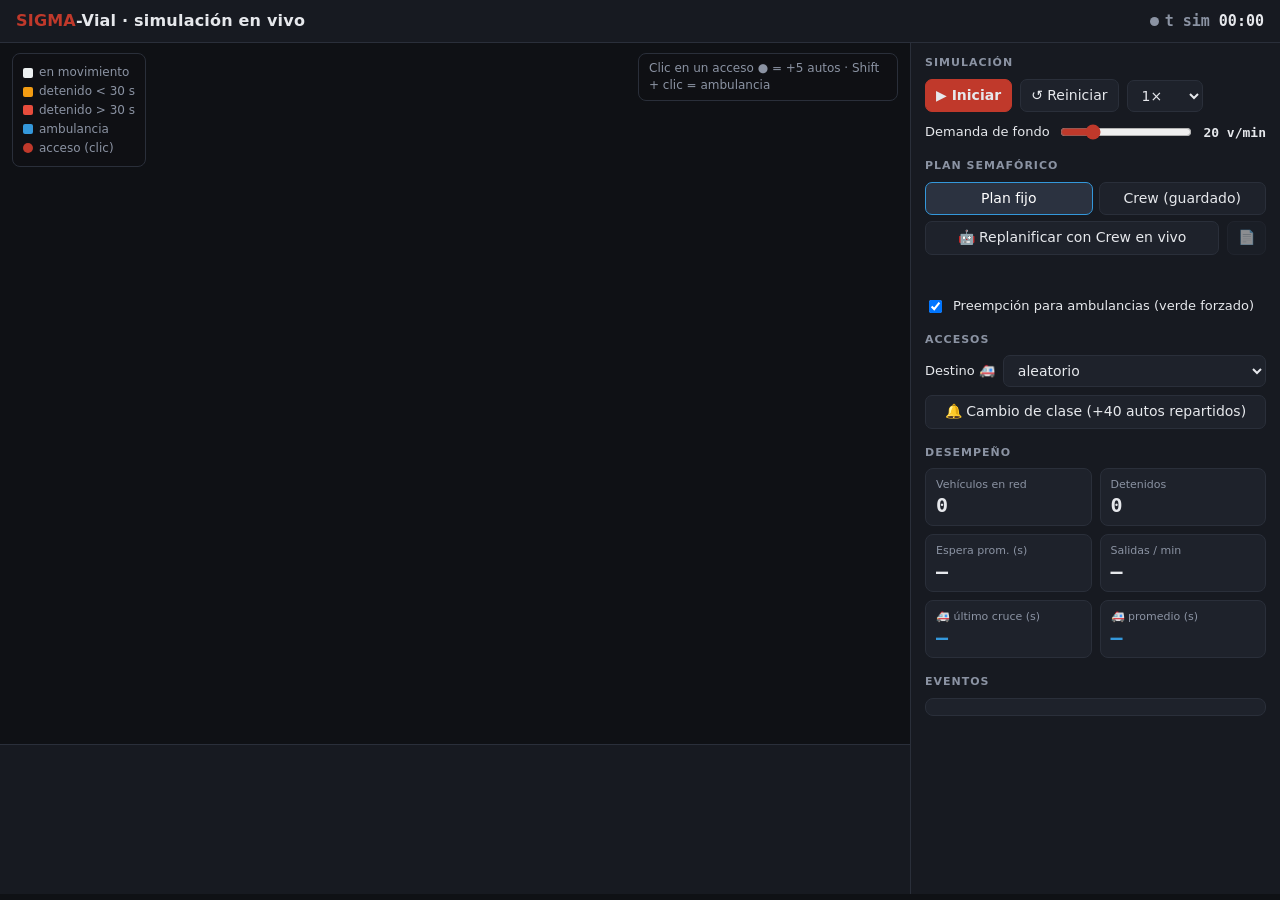
==== app/static/index.html @ 533d1289 "2nd" ====
<!doctype html>
<html lang="es">
<head>
<meta charset="utf-8">
<meta name="viewport" content="width=device-width, initial-scale=1">
<title>SIGMA-Vial en vivo</title>
<style>
:root{
  --bg:#0f1115;--panel:#171a21;--panel2:#1e222b;--line:#2a2f3a;--txt:#e6e8ec;--mut:#8b93a3;
  --verde:#2ecc71;--ambar:#f1c40f;--rojo:#e74c3c;--azul:#3498db;--acento:#c0392b;--calle:#3a3f4b;
}
*{box-sizing:border-box}
html,body{margin:0;height:100%;background:var(--bg);color:var(--txt);font:14px/1.4 system-ui,-apple-system,"Segoe UI",Roboto,sans-serif}
header{display:flex;align-items:center;gap:14px;padding:10px 16px;border-bottom:1px solid var(--line);background:var(--panel)}
header h1{font-size:16px;margin:0;font-weight:650;letter-spacing:.2px}
header h1 b{color:var(--acento)}
.reloj{font:600 15px ui-monospace,Consolas,monospace;margin-left:auto;color:var(--mut)}
.reloj span{color:var(--txt)}
.punto{width:9px;height:9px;border-radius:50%;background:var(--mut);display:inline-block;margin-right:6px}
.punto.on{background:var(--verde);box-shadow:0 0 8px var(--verde)}
main{display:grid;grid-template-columns:minmax(0,1fr) 370px;height:calc(100% - 49px)}
#zonaMapa{position:relative;display:grid;grid-template-rows:minmax(0,1fr) 150px;min-height:0}
#mapa{width:100%;height:100%;display:block;cursor:crosshair}
.leyenda{position:absolute;left:12px;top:10px;background:#0f1115cc;border:1px solid var(--line);border-radius:8px;padding:8px 10px;font-size:12px;color:var(--mut)}
.leyenda div{display:flex;align-items:center;gap:6px;margin:2px 0}
.leyenda i{width:10px;height:10px;border-radius:2px;display:inline-block}
.ayuda{position:absolute;right:12px;top:10px;font-size:12px;color:var(--mut);background:#0f1115cc;padding:6px 10px;border-radius:8px;border:1px solid var(--line);max-width:260px}
#grafica{width:100%;height:150px;display:block;border-top:1px solid var(--line);background:var(--panel)}
aside{background:var(--panel);border-left:1px solid var(--line);overflow-y:auto;padding:12px 14px 30px}
section{margin-bottom:16px}
h2{font-size:11px;text-transform:uppercase;letter-spacing:1px;color:var(--mut);margin:0 0 8px;font-weight:600}
.fila{display:flex;gap:8px;align-items:center;flex-wrap:wrap}
button,select{font:inherit;color:var(--txt);background:var(--panel2);border:1px solid var(--line);border-radius:7px;padding:6px 10px;cursor:pointer}
button:hover{border-color:#4a5262}
button.prim{background:var(--acento);border-color:var(--acento);font-weight:600}
button.sel{background:#2b3240;border-color:var(--azul);color:#fff}
button:disabled{opacity:.5;cursor:wait}
input[type=range]{flex:1;accent-color:var(--acento)}
.val{font:600 13px ui-monospace,Consolas,monospace;min-width:64px;text-align:right}
.seg{display:grid;grid-template-columns:1fr 1fr;gap:6px}
.verdes{margin-top:8px;font:12px ui-monospace,Consolas,monospace;color:var(--mut);display:grid;grid-template-columns:auto 1fr;gap:2px 10px}
.verdes b{color:var(--txt);font-weight:600}
.verdes .pre{color:var(--azul)}
.crewmsg{margin-top:8px;font-size:12px;color:var(--mut);min-height:16px}
.crewmsg.err{color:#ff8a7a}.crewmsg.ok{color:var(--verde)}
.acc{display:grid;grid-template-columns:1fr auto auto auto;gap:6px;align-items:center;padding:6px 0;border-bottom:1px solid var(--line)}
.acc:last-child{border-bottom:0}
.acc span{font-size:13px}
.acc button{padding:4px 8px;font-size:13px}
.kpis{display:grid;grid-template-columns:1fr 1fr;gap:8px}
.kpi{background:var(--panel2);border:1px solid var(--line);border-radius:8px;padding:8px 10px}
.kpi small{display:block;color:var(--mut);font-size:11px}
.kpi strong{font:650 20px ui-monospace,Consolas,monospace}
.kpi.amb strong{color:var(--azul)}
#log{font:12px ui-monospace,Consolas,monospace;color:var(--mut);background:var(--panel2);border:1px solid var(--line);border-radius:8px;padding:8px;max-height:180px;overflow-y:auto;white-space:pre-wrap}
label.chk{display:flex;gap:8px;align-items:center;cursor:pointer;font-size:13px}
dialog{background:var(--panel);color:var(--txt);border:1px solid var(--line);border-radius:10px;max-width:640px;width:92vw}
dialog pre{white-space:pre-wrap;font:13px/1.5 system-ui,sans-serif;max-height:65vh;overflow:auto}
@media (max-width:900px){
  header h1{font-size:14px} .ayuda{display:none}
  main{grid-template-columns:1fr;height:auto}
  #zonaMapa{height:75vh}
  aside{border-left:0;border-top:1px solid var(--line)}
}
</style>
</head>
<body>
<header>
  <h1><b>SIGMA</b>-Vial · simulación en vivo</h1>
  <div class="reloj"><i class="punto" id="punto"></i>t sim <span id="reloj">00:00</span></div>
</header>
<main>
  <div id="zonaMapa">
    <canvas id="mapa"></canvas>
    <div class="leyenda">
      <div><i style="background:#ecf0f1"></i>en movimiento</div>
      <div><i style="background:#f39c12"></i>detenido &lt; 30 s</div>
      <div><i style="background:var(--rojo)"></i>detenido &gt; 30 s</div>
      <div><i style="background:var(--azul)"></i>ambulancia</div>
      <div><i style="background:#c0392b;border-radius:50%"></i>acceso (clic)</div>
    </div>
    <div class="ayuda">Clic en un acceso ● = +5 autos · Shift + clic = ambulancia</div>
    <canvas id="grafica"></canvas>
  </div>
  <aside>
    <section>
      <h2>Simulación</h2>
      <div class="fila">
        <button class="prim" id="btnPlay">▶ Iniciar</button>
        <button id="btnReset">↺ Reiniciar</button>
        <select id="vel" title="velocidad">
          <option value="0.5">0.5×</option><option value="1" selected>1×</option><option value="2">2×</option>
          <option value="5">5×</option><option value="10">10×</option><option value="20">20×</option>
        </select>
      </div>
      <div class="fila" style="margin-top:10px">
        <span style="font-size:13px">Demanda de fondo</span>
        <input type="range" id="dem" min="0" max="90" step="5" value="20">
        <span class="val" id="demVal">20 v/min</span>
      </div>
    </section>

    <section>
      <h2>Plan semafórico</h2>
      <div class="seg">
        <button data-plan="fijo" class="sel">Plan fijo</button>
        <button data-plan="crew_guardado">Crew (guardado)</button>
      </div>
      <div class="fila" style="margin-top:6px">
        <button id="btnCrew" style="flex:1">🤖 Replanificar con Crew en vivo</button>
        <button id="btnRep" title="ver reporte del Crew" disabled>📄</button>
      </div>
      <div class="crewmsg" id="crewMsg"></div>
      <div class="verdes" id="verdes"></div>
      <label class="chk" style="margin-top:10px"><input type="checkbox" id="pre" checked> Preempción para ambulancias (verde forzado)</label>
    </section>

    <section>
      <h2>Accesos</h2>
      <div id="accesos"></div>
      <div class="fila" style="margin-top:8px">
        <span style="font-size:13px">Destino 🚑</span>
        <select id="destino" style="flex:1"><option value="">aleatorio</option></select>
      </div>
      <button style="width:100%;margin-top:8px" id="btnRafaga">🔔 Cambio de clase (+40 autos repartidos)</button>
    </section>

    <section>
      <h2>Desempeño</h2>
      <div class="kpis">
        <div class="kpi"><small>Vehículos en red</small><strong id="kRed">0</strong></div>
        <div class="kpi"><small>Detenidos</small><strong id="kDet">0</strong></div>
        <div class="kpi"><small>Espera prom. (s)</small><strong id="kEsp">–</strong></div>
        <div class="kpi"><small>Salidas / min</small><strong id="kSal">–</strong></div>
        <div class="kpi amb"><small>🚑 último cruce (s)</small><strong id="kAmb">–</strong></div>
        <div class="kpi amb"><small>🚑 promedio (s)</small><strong id="kAmbP">–</strong></div>
      </div>
    </section>

    <section>
      <h2>Eventos</h2>
      <div id="log"></div>
    </section>
  </aside>
</main>
<dialog id="dlg"><h3 style="margin-top:0">Reporte del Crew</h3><pre id="rep"></pre><form method="dialog"><button>Cerrar</button></form></dialog>

<script>
const $ = id => document.getElementById(id);
const api = (accion, extra = {}) => fetch("api/cmd", {method: "POST", headers: {"Content-Type": "application/json"},
                                     body: JSON.stringify({accion, ...extra})});
let RED = null, EST = null, accPx = {};
const cv = $("mapa"), cx = cv.getContext("2d"), gv = $("grafica"), gx = gv.getContext("2d");

function ajustar(c){ const r = c.getBoundingClientRect(), d = devicePixelRatio || 1;
  c.width = r.width * d; c.height = r.height * d; c.getContext("2d").setTransform(d, 0, 0, d, 0, 0); return r; }

function transf(){
  const r = cv.getBoundingClientRect(), [x0, y0, x1, y1] = RED.bbox, pad = 34;
  const s = Math.min((r.width - 2*pad) / (x1 - x0), (r.height - 2*pad) / (y1 - y0));
  const ox = (r.width - s*(x1 - x0)) / 2, oy = (r.height - s*(y1 - y0)) / 2;
  return {s, X: x => ox + (x - x0)*s, Y: y => r.height - oy - (y - y0)*s};
}

function dibujar(){
  if (!RED) return;
  const r = ajustar(cv), T = transf();
  cx.fillStyle = "#0f1115"; cx.fillRect(0, 0, r.width, r.height);
  cx.lineCap = "round"; cx.lineJoin = "round";
  cx.strokeStyle = "#3a3f4b"; cx.lineWidth = Math.max(4, 3.4*T.s);
  for (const c of RED.calles){ cx.beginPath(); c.forEach(([x, y], i) => i ? cx.lineTo(T.X(x), T.Y(y)) : cx.moveTo(T.X(x), T.Y(y))); cx.stroke(); }
  cx.fillStyle = "#3a3f4b";
  for (const n of RED.nodos){ cx.beginPath(); n.forEach(([x, y], i) => i ? cx.lineTo(T.X(x), T.Y(y)) : cx.moveTo(T.X(x), T.Y(y))); cx.closePath(); cx.fill(); }
  // accesos
  accPx = {};
  for (const [k, a] of Object.entries(RED.accesos)){
    const X = T.X(a.x), Y = T.Y(a.y); accPx[k] = [X, Y];
    cx.fillStyle = "#c0392b"; cx.beginPath(); cx.arc(X, Y, 7, 0, 7); cx.fill();
    cx.strokeStyle = "#fff6"; cx.lineWidth = 1.5; cx.stroke();
  }
  // intersecciones
  const pre = new Set(EST ? EST.preempcion_activa : []);
  cx.font = "bold 12px system-ui";
  for (const [k, n] of Object.entries(RED.intersecciones)){
    cx.fillStyle = pre.has(k) ? "#3498db" : "#7fb3e6"; cx.fillText(k + (pre.has(k) ? " 🚑" : ""), T.X(n.x) + 10, T.Y(n.y) + 16);
  }
  if (!EST) return;
  // semáforos
  const L = Math.max(3, 2.2*T.s);
  for (const [x, y, c] of EST.luces){ cx.fillStyle = c; cx.fillRect(T.X(x) - L/2, T.Y(y) - L/2, L, L); }
  // vehículos
  const col = ["#ecf0f1", "#f39c12", "#e74c3c", "#3498db"];
  const lw = Math.max(3, 1.8*T.s), ll = Math.max(6, 4.5*T.s);
  const orden = [...EST.vehiculos].sort((a, b) => (a[3] === 3) - (b[3] === 3));
  for (const [x, y, ang, tipo] of orden){
    cx.save(); cx.translate(T.X(x), T.Y(y)); cx.rotate(ang*Math.PI/180);
    if (tipo === 3){ cx.shadowColor = "#3498db"; cx.shadowBlur = 12; cx.fillStyle = (Date.now() / 250 | 0) % 2 ? "#3498db" : "#e8f4ff";
      cx.fillRect(-lw, -ll*0.8, lw*2, ll*1.6); cx.shadowBlur = 0;
      cx.strokeStyle = "#fff"; cx.lineWidth = 1.5; cx.strokeRect(-lw, -ll*0.8, lw*2, ll*1.6); }
    else { cx.fillStyle = col[tipo]; cx.fillRect(-lw/2, -ll/2, lw, ll); }
    cx.restore();
  }
}

function grafica(){
  const r = ajustar(gv); gx.fillStyle = "#171a21"; gx.fillRect(0, 0, r.width, r.height);
  const h = (EST && EST.hist) || [];
  gx.fillStyle = "#8b93a3"; gx.font = "11px system-ui";
  gx.fillText("Vehículos en red", 12, 16); gx.fillStyle = "#e74c3c"; gx.fillText("■ detenidos", 112, 16);
  if (h.length < 2) return;
  const pl = 34, pr = 12, pt = 24, pb = 20, W = r.width - pl - pr, H = r.height - pt - pb;
  const mx = Math.max(10, ...h.map(p => p[1])) * 1.1, t0 = h[0][0], t1 = h[h.length - 1][0];
  const X = t => pl + (t - t0) / Math.max(1, t1 - t0) * W, Y = v => pt + H - v / mx * H;
  gx.strokeStyle = "#2a2f3a"; gx.lineWidth = 1; gx.fillStyle = "#8b93a3";
  for (let i = 0; i <= 3; i++){ const v = Math.round(mx / 3 * i); gx.beginPath(); gx.moveTo(pl, Y(v)); gx.lineTo(pl + W, Y(v)); gx.stroke(); gx.fillText(v, 6, Y(v) + 4); }
  const linea = (idx, c) => { gx.strokeStyle = c; gx.lineWidth = 2; gx.beginPath(); h.forEach((p, i) => i ? gx.lineTo(X(p[0]), Y(p[idx])) : gx.moveTo(X(p[0]), Y(p[idx]))); gx.stroke(); };
  linea(1, "#ecf0f1"); linea(2, "#e74c3c");
  const f = t => `${String(Math.floor(t/60)).padStart(2, "0")}:${String(Math.floor(t%60)).padStart(2, "0")}`;
  gx.fillText(f(t0), pl, r.height - 5); gx.textAlign = "right"; gx.fillText(f(t1), pl + W, r.height - 5); gx.textAlign = "left";
}

function panel(){
  const e = EST, m = e.metricas;
  $("reloj").textContent = `${String(Math.floor(e.t/60)).padStart(2, "0")}:${String(Math.floor(e.t%60)).padStart(2, "0")}`;
  $("punto").classList.toggle("on", e.corriendo);
  $("btnPlay").textContent = e.corriendo ? "⏸ Pausa" : "▶ Iniciar";
  $("kRed").textContent = m.en_red; $("kDet").textContent = m.detenidos;
  $("kEsp").textContent = m.completados ? m.espera_prom_s : "–"; $("kSal").textContent = m.salidas_min || "–";
  $("kAmb").textContent = m.amb_ultimo_s != null ? Math.round(m.amb_ultimo_s) : "–";
  $("kAmbP").textContent = m.amb_prom_s ?? "–";
  document.querySelectorAll("[data-plan]").forEach(b => b.classList.toggle("sel", b.dataset.plan === e.plan.nombre));
  $("btnCrew").classList.toggle("sel", e.plan.nombre === "crew_vivo");
  const pre = new Set(e.preempcion_activa);
  $("verdes").innerHTML = Object.entries(e.plan.verdes).map(([k, v]) =>
     `<b class="${pre.has(k) ? "pre" : ""}">${k}</b><span>verdes ${v.join(" / ")} s${pre.has(k) ? " · preempción 🚑" : ""}</span>`).join("");
  const c = e.crew, msg = $("crewMsg");
  msg.textContent = c.estado === "deliberando" ? "⏳ " + c.mensaje : c.mensaje || "";
  msg.className = "crewmsg " + (c.estado === "error" ? "err" : c.estado === "listo" ? "ok" : "");
  $("btnCrew").disabled = c.estado === "deliberando";
  $("btnRep").disabled = !c.reporte; $("rep").textContent = c.reporte || "";
  $("log").textContent = e.log.join("\n");
}

async function sondear(){
  try { const r = await fetch("api/estado"); EST = await r.json(); if (EST.t !== undefined){ panel(); } } catch (_) {}
  setTimeout(sondear, 100);
}
function animar(){ dibujar(); grafica(); requestAnimationFrame(animar); }

async function init(){
  RED = await (await fetch("api/red")).json();
  const cont = $("accesos");
  for (const [k, a] of Object.entries(RED.accesos)){
    const d = document.createElement("div"); d.className = "acc";
    d.innerHTML = `<span>${a.nombre}</span><button data-n="1">+1</button><button data-n="10">+10</button><button data-amb>🚑</button>`;
    d.querySelectorAll("[data-n]").forEach(b => b.onclick = () => api("autos", {acceso: k, n: +b.dataset.n}));
    d.querySelector("[data-amb]").onclick = () => api("ambulancia", {acceso: k, destino: $("destino").value});
    cont.appendChild(d);
  }
  for (const [k, n] of Object.entries(RED.salidas)) $("destino").add(new Option(n, k));
  sondear(); animar();
}

$("btnPlay").onclick = () => api("toggle");
$("btnReset").onclick = () => api("reiniciar");
$("vel").onchange = e => api("velocidad", {valor: +e.target.value});
$("dem").oninput = e => { $("demVal").textContent = e.target.value + " v/min"; };
$("dem").onchange = e => api("demanda", {valor: +e.target.value});
$("pre").onchange = e => api("preempcion", {valor: e.target.checked});
document.querySelectorAll("[data-plan]").forEach(b => b.onclick = () => api("plan", {nombre: b.dataset.plan}));
$("btnCrew").onclick = () => api("crew");
$("btnRep").onclick = () => $("dlg").showModal();
$("btnRafaga").onclick = () => api("rafaga", {n: 40});
cv.addEventListener("click", ev => {
  const r = cv.getBoundingClientRect(), x = ev.clientX - r.left, y = ev.clientY - r.top;
  for (const [k, [X, Y]] of Object.entries(accPx)){
    if (Math.hypot(x - X, y - Y) < 16){
      ev.shiftKey ? api("ambulancia", {acceso: k, destino: $("destino").value}) : api("autos", {acceso: k, n: 5});
      return;
    }
  }
});
init();
</script>
</body>
</html>
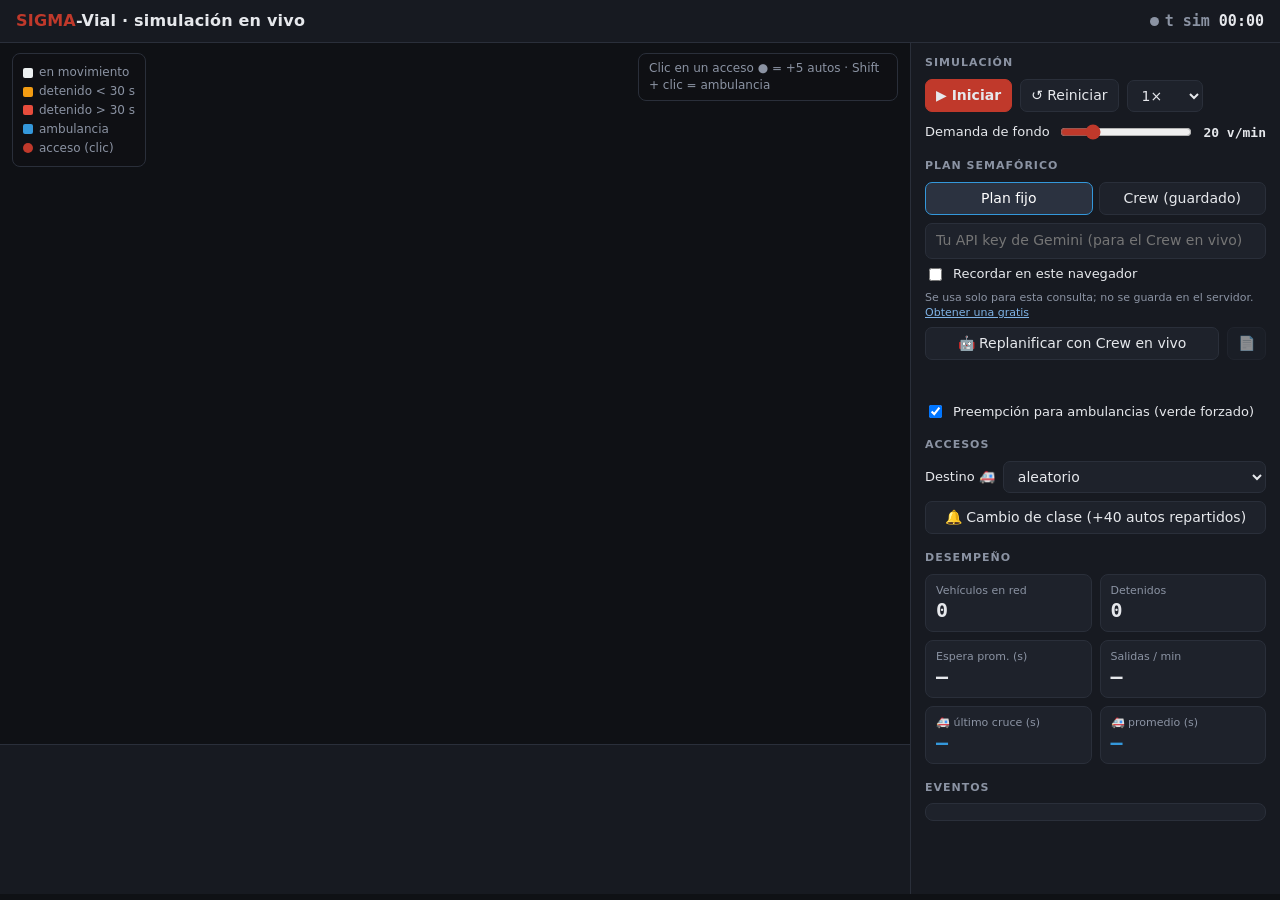
==== commit f47116cf: "." ====
--- a/app/static/index.html
+++ b/app/static/index.html
@@ -54,6 +54,11 @@
 .kpi.amb strong{color:var(--azul)}
 #log{font:12px ui-monospace,Consolas,monospace;color:var(--mut);background:var(--panel2);border:1px solid var(--line);border-radius:8px;padding:8px;max-height:180px;overflow-y:auto;white-space:pre-wrap}
 label.chk{display:flex;gap:8px;align-items:center;cursor:pointer;font-size:13px}
+.llave{margin-top:8px;display:grid;gap:6px}
+.llave input[type=password]{font:inherit;color:var(--txt);background:var(--panel2);border:1px solid var(--line);border-radius:7px;padding:7px 10px;width:100%}
+.llave input[type=password]:focus{outline:none;border-color:var(--azul)}
+.llave small{color:var(--mut);font-size:11px}.llave a{color:#7fb3e6}
+.llave input.falta{border-color:var(--rojo)}
 dialog{background:var(--panel);color:var(--txt);border:1px solid var(--line);border-radius:10px;max-width:640px;width:92vw}
 dialog pre{white-space:pre-wrap;font:13px/1.5 system-ui,sans-serif;max-height:65vh;overflow:auto}
 @media (max-width:900px){
@@ -106,6 +111,11 @@
         <button data-plan="fijo" class="sel">Plan fijo</button>
         <button data-plan="crew_guardado">Crew (guardado)</button>
       </div>
+      <div class="llave">
+        <input type="password" id="apiKey" placeholder="Tu API key de Gemini (para el Crew en vivo)" autocomplete="off">
+        <label class="chk"><input type="checkbox" id="recordar"> Recordar en este navegador</label>
+        <small>Se usa solo para esta consulta; no se guarda en el servidor. <a href="https://aistudio.google.com/apikey" target="_blank" rel="noopener">Obtener una gratis</a></small>
+      </div>
       <div class="fila" style="margin-top:6px">
         <button id="btnCrew" style="flex:1">🤖 Replanificar con Crew en vivo</button>
         <button id="btnRep" title="ver reporte del Crew" disabled>📄</button>
@@ -149,7 +159,7 @@
 const $ = id => document.getElementById(id);
 const api = (accion, extra = {}) => fetch("api/cmd", {method: "POST", headers: {"Content-Type": "application/json"},
                                      body: JSON.stringify({accion, ...extra})});
-let RED = null, EST = null, accPx = {};
+let RED = null, EST = null, accPx = {}, avisoLocal = "";
 const cv = $("mapa"), cx = cv.getContext("2d"), gv = $("grafica"), gx = gv.getContext("2d");
 
 function ajustar(c){ const r = c.getBoundingClientRect(), d = devicePixelRatio || 1;
@@ -234,8 +244,11 @@
   $("verdes").innerHTML = Object.entries(e.plan.verdes).map(([k, v]) =>
      `<b class="${pre.has(k) ? "pre" : ""}">${k}</b><span>verdes ${v.join(" / ")} s${pre.has(k) ? " · preempción 🚑" : ""}</span>`).join("");
   const c = e.crew, msg = $("crewMsg");
-  msg.textContent = c.estado === "deliberando" ? "⏳ " + c.mensaje : c.mensaje || "";
-  msg.className = "crewmsg " + (c.estado === "error" ? "err" : c.estado === "listo" ? "ok" : "");
+  if (avisoLocal){ msg.textContent = avisoLocal; msg.className = "crewmsg err"; }
+  else {
+    msg.textContent = c.estado === "deliberando" ? "⏳ " + c.mensaje : c.mensaje || "";
+    msg.className = "crewmsg " + (c.estado === "error" ? "err" : c.estado === "listo" ? "ok" : "");
+  }
   $("btnCrew").disabled = c.estado === "deliberando";
   $("btnRep").disabled = !c.reporte; $("rep").textContent = c.reporte || "";
   $("log").textContent = e.log.join("\n");
@@ -268,7 +281,17 @@
 $("dem").onchange = e => api("demanda", {valor: +e.target.value});
 $("pre").onchange = e => api("preempcion", {valor: e.target.checked});
 document.querySelectorAll("[data-plan]").forEach(b => b.onclick = () => api("plan", {nombre: b.dataset.plan}));
-$("btnCrew").onclick = () => api("crew");
+const LS = "sigma_gemini_key";
+try { const k = localStorage.getItem(LS); if (k){ $("apiKey").value = k; $("recordar").checked = true; } } catch (_) {}
+$("apiKey").oninput = () => { $("apiKey").classList.remove("falta"); avisoLocal = ""; };
+$("btnCrew").onclick = () => {
+  const k = $("apiKey").value.trim();
+  if (!k){ $("apiKey").classList.add("falta"); $("apiKey").focus(); avisoLocal = "Escribe tu API key de Gemini para usar el Crew en vivo."; return; }
+  avisoLocal = "";
+  try { $("recordar").checked ? localStorage.setItem(LS, k) : localStorage.removeItem(LS); } catch (_) {}
+  api("crew", {api_key: k});
+};
+$("recordar").onchange = () => { try { if (!$("recordar").checked) localStorage.removeItem(LS); } catch (_) {} };
 $("btnRep").onclick = () => $("dlg").showModal();
 $("btnRafaga").onclick = () => api("rafaga", {n: 40});
 cv.addEventListener("click", ev => {
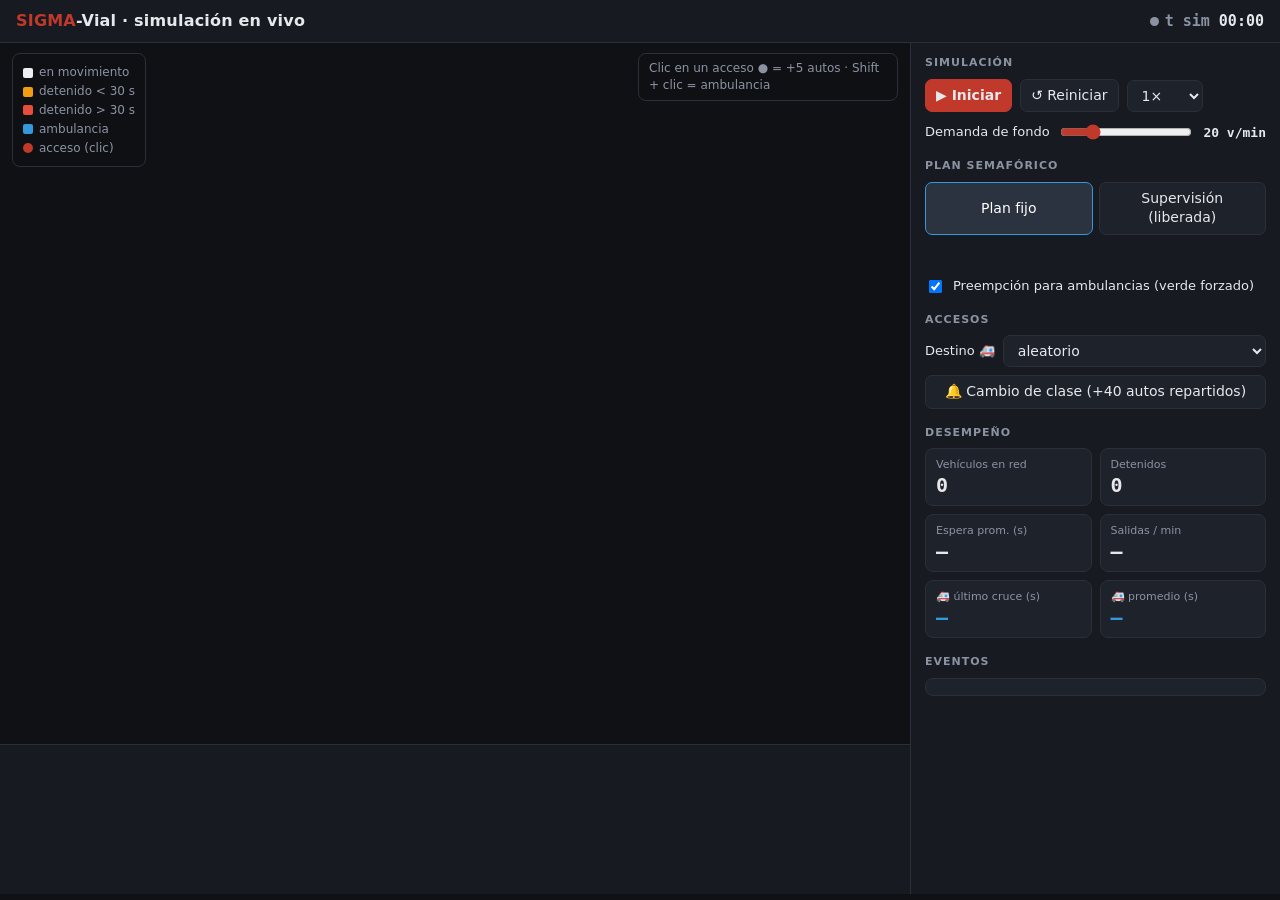
==== commit b9fb091a: "121126 hbd" ====
--- a/app/static/index.html
+++ b/app/static/index.html
@@ -109,16 +109,7 @@
       <h2>Plan semafórico</h2>
       <div class="seg">
         <button data-plan="fijo" class="sel">Plan fijo</button>
-        <button data-plan="crew_guardado">Crew (guardado)</button>
-      </div>
-      <div class="llave">
-        <input type="password" id="apiKey" placeholder="Tu API key de Gemini (para el Crew en vivo)" autocomplete="off">
-        <label class="chk"><input type="checkbox" id="recordar"> Recordar en este navegador</label>
-        <small>Se usa solo para esta consulta; no se guarda en el servidor. <a href="https://aistudio.google.com/apikey" target="_blank" rel="noopener">Obtener una gratis</a></small>
-      </div>
-      <div class="fila" style="margin-top:6px">
-        <button id="btnCrew" style="flex:1">🤖 Replanificar con Crew en vivo</button>
-        <button id="btnRep" title="ver reporte del Crew" disabled>📄</button>
+        <button data-plan="supervision">Supervisión (liberada)</button>
       </div>
       <div class="crewmsg" id="crewMsg"></div>
       <div class="verdes" id="verdes"></div>
@@ -239,18 +230,10 @@
   $("kAmb").textContent = m.amb_ultimo_s != null ? Math.round(m.amb_ultimo_s) : "–";
   $("kAmbP").textContent = m.amb_prom_s ?? "–";
   document.querySelectorAll("[data-plan]").forEach(b => b.classList.toggle("sel", b.dataset.plan === e.plan.nombre));
-  $("btnCrew").classList.toggle("sel", e.plan.nombre === "crew_vivo");
   const pre = new Set(e.preempcion_activa);
   $("verdes").innerHTML = Object.entries(e.plan.verdes).map(([k, v]) =>
      `<b class="${pre.has(k) ? "pre" : ""}">${k}</b><span>verdes ${v.join(" / ")} s${pre.has(k) ? " · preempción 🚑" : ""}</span>`).join("");
-  const c = e.crew, msg = $("crewMsg");
-  if (avisoLocal){ msg.textContent = avisoLocal; msg.className = "crewmsg err"; }
-  else {
-    msg.textContent = c.estado === "deliberando" ? "⏳ " + c.mensaje : c.mensaje || "";
-    msg.className = "crewmsg " + (c.estado === "error" ? "err" : c.estado === "listo" ? "ok" : "");
-  }
-  $("btnCrew").disabled = c.estado === "deliberando";
-  $("btnRep").disabled = !c.reporte; $("rep").textContent = c.reporte || "";
+  $("crewMsg").textContent = e.plan.liberada ? "Configuración liberada disponible" + (e.plan.version ? " (" + e.plan.version + ")" : "") : "Aún no hay configuración liberada: apruébala en la consola de supervisión (Streamlit).";
   $("log").textContent = e.log.join("\n");
 }
 
@@ -281,18 +264,7 @@
 $("dem").onchange = e => api("demanda", {valor: +e.target.value});
 $("pre").onchange = e => api("preempcion", {valor: e.target.checked});
 document.querySelectorAll("[data-plan]").forEach(b => b.onclick = () => api("plan", {nombre: b.dataset.plan}));
-const LS = "sigma_gemini_key";
-try { const k = localStorage.getItem(LS); if (k){ $("apiKey").value = k; $("recordar").checked = true; } } catch (_) {}
-$("apiKey").oninput = () => { $("apiKey").classList.remove("falta"); avisoLocal = ""; };
-$("btnCrew").onclick = () => {
-  const k = $("apiKey").value.trim();
-  if (!k){ $("apiKey").classList.add("falta"); $("apiKey").focus(); avisoLocal = "Escribe tu API key de Gemini para usar el Crew en vivo."; return; }
-  avisoLocal = "";
-  try { $("recordar").checked ? localStorage.setItem(LS, k) : localStorage.removeItem(LS); } catch (_) {}
-  api("crew", {api_key: k});
-};
-$("recordar").onchange = () => { try { if (!$("recordar").checked) localStorage.removeItem(LS); } catch (_) {} };
-$("btnRep").onclick = () => $("dlg").showModal();
+
 $("btnRafaga").onclick = () => api("rafaga", {n: 40});
 cv.addEventListener("click", ev => {
   const r = cv.getBoundingClientRect(), x = ev.clientX - r.left, y = ev.clientY - r.top;
